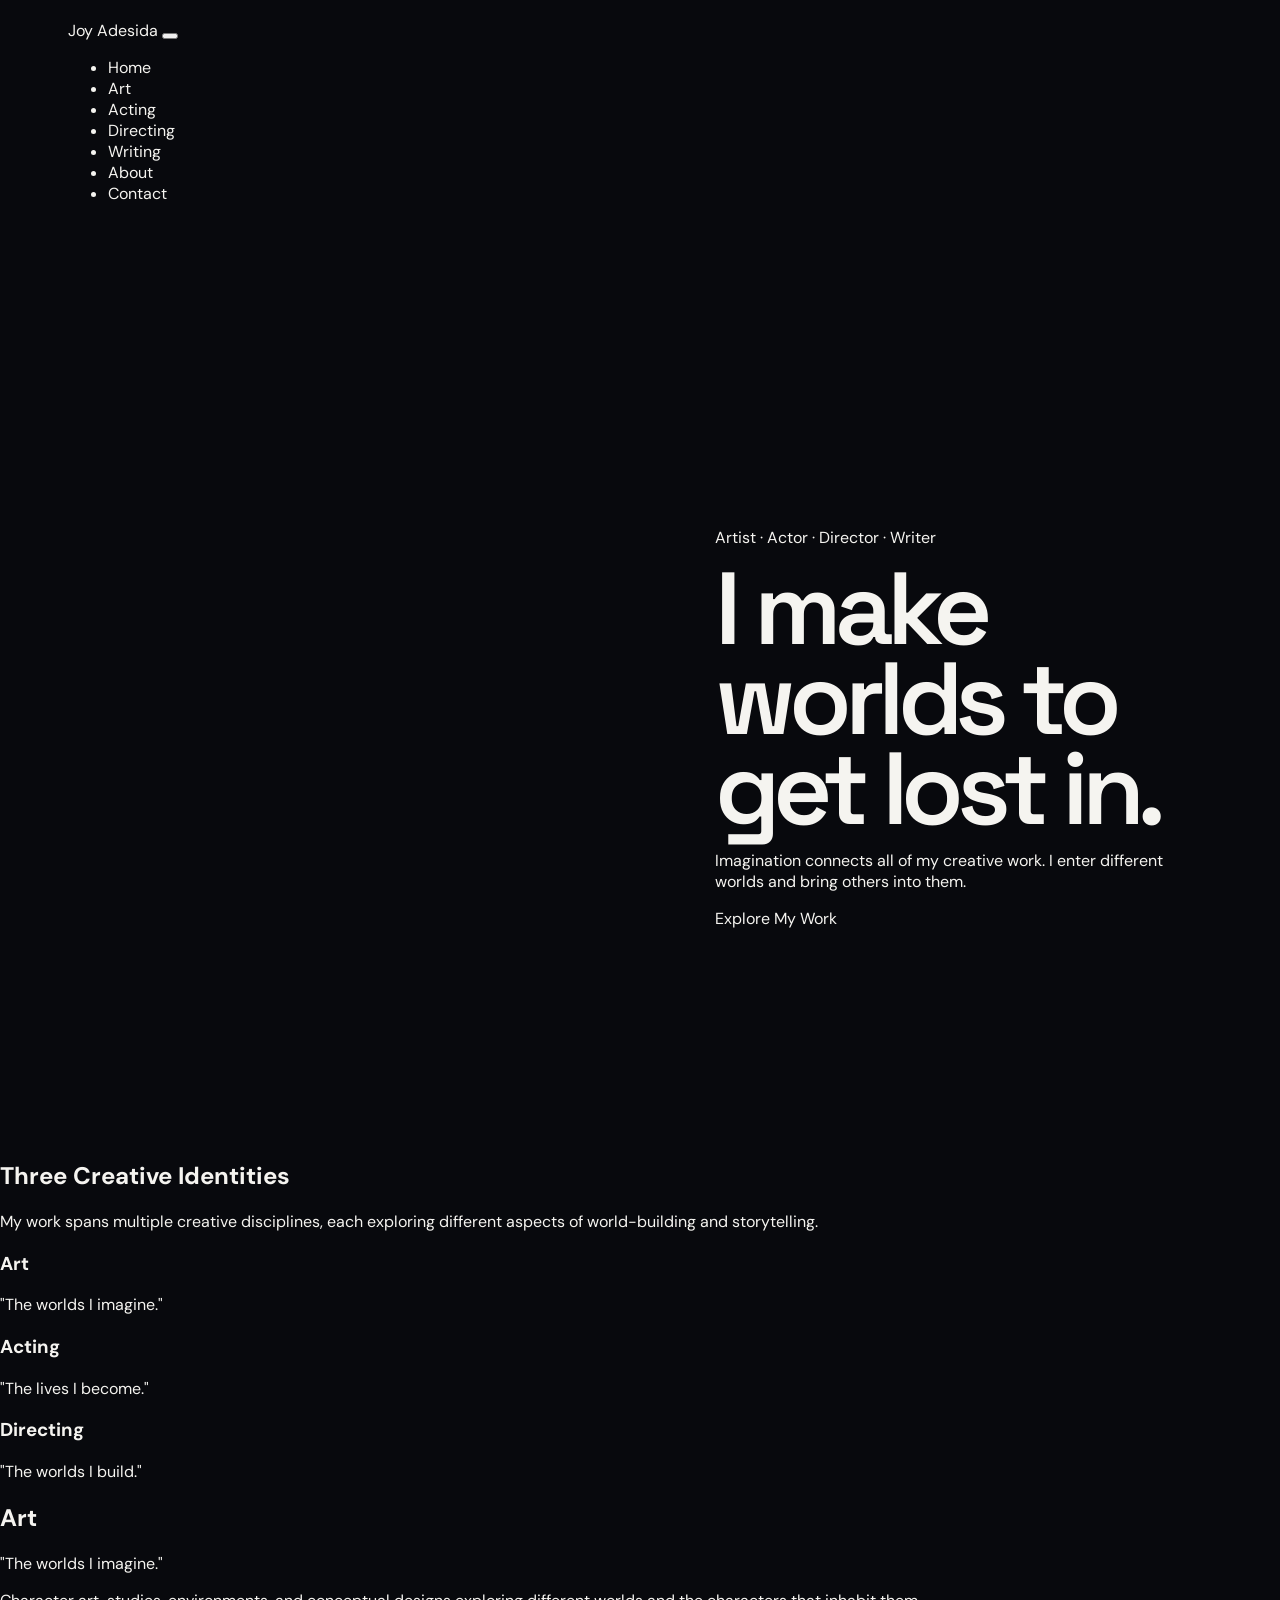
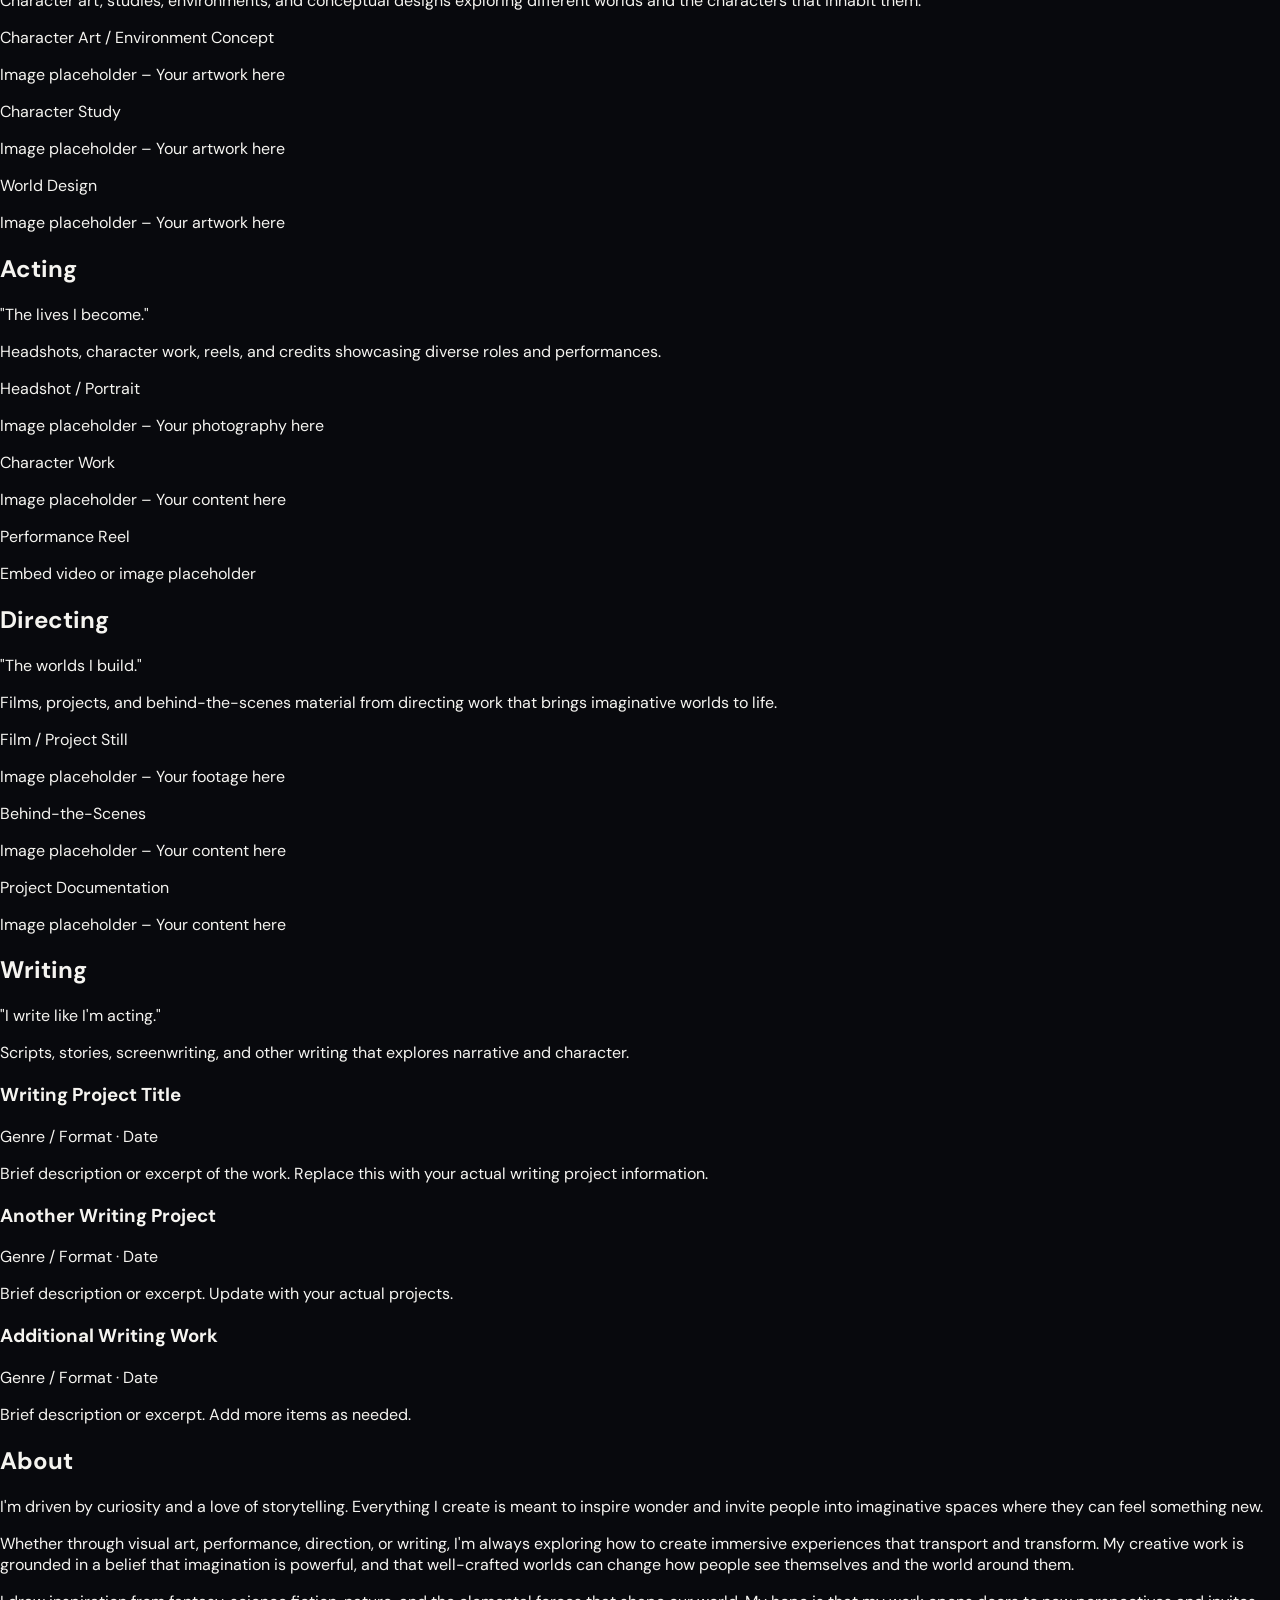
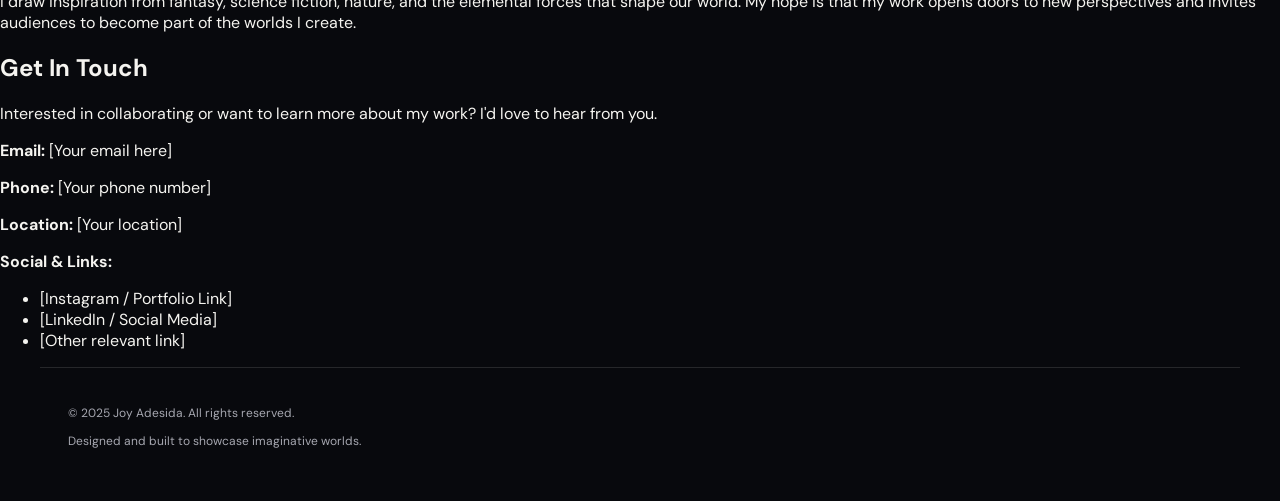
==== index.html @ 576cd683 "Create portfolio homepage with semantic HTML structure" ====
<!DOCTYPE html>
<html lang="en">
<head>
    <meta charset="UTF-8">
    <meta name="viewport" content="width=device-width, initial-scale=1.0">
    <meta name="description" content="Personal portfolio of an artist, actor, director, and writer creating immersive worlds.">
    <title>Joy Adesida – Artist, Actor, Director, Writer</title>
    <link rel="stylesheet" href="style.css">
</head>
<body>
    <!-- Navigation -->
    <nav class="navbar" id="navbar">
        <div class="nav-container">
            <a href="#home" class="nav-logo">Joy Adesida</a>
            <button class="nav-toggle" id="navToggle" aria-label="Toggle navigation menu">
                <span></span>
                <span></span>
                <span></span>
            </button>
            <ul class="nav-menu" id="navMenu">
                <li><a href="#home" class="nav-link">Home</a></li>
                <li><a href="#art" class="nav-link">Art</a></li>
                <li><a href="#acting" class="nav-link">Acting</a></li>
                <li><a href="#directing" class="nav-link">Directing</a></li>
                <li><a href="#writing" class="nav-link">Writing</a></li>
                <li><a href="#about" class="nav-link">About</a></li>
                <li><a href="#contact" class="nav-link">Contact</a></li>
            </ul>
        </div>
    </nav>

    <!-- Main Content -->
    <main>
        <!-- Hero Section -->
        <section id="home" class="hero">
            <div class="hero-bg-animated"></div>
            <div class="hero-content">
                <div class="hero-text">
                    <p class="hero-subtitle">Artist · Actor · Director · Writer</p>
                    <h1 class="hero-title">I make worlds to get lost in.</h1>
                    <p class="hero-description">
                        Imagination connects all of my creative work. I enter different worlds 
                        and bring others into them.
                    </p>
                    <a href="#art" class="cta-button">Explore My Work</a>
                </div>
            </div>
        </section>

        <!-- Creative Introduction -->
        <section id="intro" class="intro-section">
            <div class="container">
                <h2>Three Creative Identities</h2>
                <p class="intro-text">
                    My work spans multiple creative disciplines, each exploring different aspects 
                    of world-building and storytelling.
                </p>
                <div class="identities-grid">
                    <div class="identity-card">
                        <h3>Art</h3>
                        <p>"The worlds I imagine."</p>
                    </div>
                    <div class="identity-card">
                        <h3>Acting</h3>
                        <p>"The lives I become."</p>
                    </div>
                    <div class="identity-card">
                        <h3>Directing</h3>
                        <p>"The worlds I build."</p>
                    </div>
                </div>
            </div>
        </section>

        <!-- Art Section -->
        <section id="art" class="portfolio-section">
            <div class="container">
                <div class="section-header">
                    <h2>Art</h2>
                    <p class="section-tagline">"The worlds I imagine."</p>
                </div>
                <p class="section-intro">
                    Character art, studies, environments, and conceptual designs exploring different 
                    worlds and the characters that inhabit them.
                </p>
                <div class="gallery-grid">
                    <div class="gallery-item">
                        <div class="gallery-placeholder">
                            <span>Character Art / Environment Concept</span>
                        </div>
                        <p class="gallery-caption">Image placeholder – Your artwork here</p>
                    </div>
                    <div class="gallery-item">
                        <div class="gallery-placeholder">
                            <span>Character Study</span>
                        </div>
                        <p class="gallery-caption">Image placeholder – Your artwork here</p>
                    </div>
                    <div class="gallery-item">
                        <div class="gallery-placeholder">
                            <span>World Design</span>
                        </div>
                        <p class="gallery-caption">Image placeholder – Your artwork here</p>
                    </div>
                </div>
            </div>
        </section>

        <!-- Acting Section -->
        <section id="acting" class="portfolio-section">
            <div class="container">
                <div class="section-header">
                    <h2>Acting</h2>
                    <p class="section-tagline">"The lives I become."</p>
                </div>
                <p class="section-intro">
                    Headshots, character work, reels, and credits showcasing diverse roles and performances.
                </p>
                <div class="gallery-grid">
                    <div class="gallery-item">
                        <div class="gallery-placeholder">
                            <span>Headshot / Portrait</span>
                        </div>
                        <p class="gallery-caption">Image placeholder – Your photography here</p>
                    </div>
                    <div class="gallery-item">
                        <div class="gallery-placeholder">
                            <span>Character Work</span>
                        </div>
                        <p class="gallery-caption">Image placeholder – Your content here</p>
                    </div>
                    <div class="gallery-item">
                        <div class="gallery-placeholder">
                            <span>Performance Reel</span>
                        </div>
                        <p class="gallery-caption">Embed video or image placeholder</p>
                    </div>
                </div>
            </div>
        </section>

        <!-- Directing Section -->
        <section id="directing" class="portfolio-section">
            <div class="container">
                <div class="section-header">
                    <h2>Directing</h2>
                    <p class="section-tagline">"The worlds I build."</p>
                </div>
                <p class="section-intro">
                    Films, projects, and behind-the-scenes material from directing work that brings 
                    imaginative worlds to life.
                </p>
                <div class="gallery-grid">
                    <div class="gallery-item">
                        <div class="gallery-placeholder">
                            <span>Film / Project Still</span>
                        </div>
                        <p class="gallery-caption">Image placeholder – Your footage here</p>
                    </div>
                    <div class="gallery-item">
                        <div class="gallery-placeholder">
                            <span>Behind-the-Scenes</span>
                        </div>
                        <p class="gallery-caption">Image placeholder – Your content here</p>
                    </div>
                    <div class="gallery-item">
                        <div class="gallery-placeholder">
                            <span>Project Documentation</span>
                        </div>
                        <p class="gallery-caption">Image placeholder – Your content here</p>
                    </div>
                </div>
            </div>
        </section>

        <!-- Writing Section -->
        <section id="writing" class="portfolio-section">
            <div class="container">
                <div class="section-header">
                    <h2>Writing</h2>
                    <p class="section-tagline">"I write like I'm acting."</p>
                </div>
                <p class="section-intro">
                    Scripts, stories, screenwriting, and other writing that explores narrative and character.
                </p>
                <div class="writing-list">
                    <div class="writing-item">
                        <h3>Writing Project Title</h3>
                        <p class="writing-meta">Genre / Format · Date</p>
                        <p class="writing-description">Brief description or excerpt of the work. Replace this with your actual writing project information.</p>
                    </div>
                    <div class="writing-item">
                        <h3>Another Writing Project</h3>
                        <p class="writing-meta">Genre / Format · Date</p>
                        <p class="writing-description">Brief description or excerpt. Update with your actual projects.</p>
                    </div>
                    <div class="writing-item">
                        <h3>Additional Writing Work</h3>
                        <p class="writing-meta">Genre / Format · Date</p>
                        <p class="writing-description">Brief description or excerpt. Add more items as needed.</p>
                    </div>
                </div>
            </div>
        </section>

        <!-- About Section -->
        <section id="about" class="about-section">
            <div class="container">
                <h2>About</h2>
                <div class="about-content">
                    <div class="about-text">
                        <p>
                            I'm driven by curiosity and a love of storytelling. Everything I create 
                            is meant to inspire wonder and invite people into imaginative spaces where 
                            they can feel something new.
                        </p>
                        <p>
                            Whether through visual art, performance, direction, or writing, I'm always 
                            exploring how to create immersive experiences that transport and transform. 
                            My creative work is grounded in a belief that imagination is powerful, and 
                            that well-crafted worlds can change how people see themselves and the world 
                            around them.
                        </p>
                        <p>
                            I draw inspiration from fantasy, science fiction, nature, and the 
                            elemental forces that shape our world. My hope is that my work opens doors 
                            to new perspectives and invites audiences to become part of the worlds I create.
                        </p>
                    </div>
                </div>
            </div>
        </section>

        <!-- Contact Section -->
        <section id="contact" class="contact-section">
            <div class="container">
                <h2>Get In Touch</h2>
                <p class="contact-intro">
                    Interested in collaborating or want to learn more about my work? 
                    I'd love to hear from you.
                </p>
                <div class="contact-info">
                    <p><strong>Email:</strong> <span class="placeholder">[Your email here]</span></p>
                    <p><strong>Phone:</strong> <span class="placeholder">[Your phone number]</span></p>
                    <p><strong>Location:</strong> <span class="placeholder">[Your location]</span></p>
                </div>
                <div class="social-links">
                    <p><strong>Social & Links:</strong></p>
                    <ul>
                        <li><a href="#" class="placeholder-link">[Instagram / Portfolio Link]</a></li>
                        <li><a href="#" class="placeholder-link">[LinkedIn / Social Media]</a></li>
                        <li><a href="#" class="placeholder-link">[Other relevant link]</a></li>
                    </ul>
                </div>
            </div>
        </section>
    </main>

    <!-- Footer -->
    <footer class="footer">
        <div class="container">
            <p>&copy; 2025 Joy Adesida. All rights reserved.</p>
            <p class="footer-note">Designed and built to showcase imaginative worlds.</p>
        </div>
    </footer>

    <script src="script.js"></script>
</body>
</html>
---- style.css ----
@import url('https://fonts.googleapis.com/css2?family=DM+Sans:wght@400;500;600;700&family=Space+Grotesk:wght@400;500;600;700&display=swap');
:root{--bg:#08090d;--panel:#10121a;--text:#f5f4f0;--muted:#a6a7b0;--cyan:#24e7ed;--turq:#087f87;--pink:#ff2e9d;--sea:#8ff5d1;--crimson:#8f183d;--purple:#54228f;--line:rgba(255,255,255,.12);--max:1200px}
*{box-sizing:border-box}html{scroll-behavior:smooth}body{margin:0;background:var(--bg);color:var(--text);font-family:'DM Sans',sans-serif;overflow-x:hidden}a{color:inherit;text-decoration:none}button{font:inherit}.site-header{position:fixed;top:0;left:0;right:0;z-index:10;background:rgba(8,9,13,.7);backdrop-filter:blur(18px);border-bottom:1px solid transparent}nav{max-width:var(--max);margin:auto;padding:20px 28px;display:flex;align-items:center;justify-content:space-between}.logo{font:700 25px 'Space Grotesk';letter-spacing:-.08em}.logo span{color:var(--cyan)}.nav-links{display:flex;gap:34px;font-size:14px}.nav-links a,.text-link,footer a{transition:color .25s}.nav-links a:hover,.text-link:hover,footer a:hover{color:var(--cyan)}.menu{display:none;background:none;border:0;color:var(--text);cursor:pointer}
.hero{min-height:100vh;max-width:var(--max);margin:auto;padding:150px 28px 90px;display:grid;grid-template-columns:1.1fr .9fr;gap:40px;align-items:center}.eyebrow{font-size:11px;letter-spacing:.2em;color:var(--muted);margin:0 0 24px}.hero h1,.contact h2,.about h2,.work h2{font:600 clamp(58px,8vw,112px)/.88 'Space Grotesk';letter-spacing:-.07em;margin:0}.hero h1 em,.contact h2 em,.about h2 em,.work h2 em{font-style:normal;color:transparent;-webkit-text-stroke:1px rgba(255,255,255,.7)}.lede{max-width:520px;color:var(--muted);font-size:18px;line-height:1.6;margin:34px 0}.button{display:inline-flex;gap:22px;align-items:center;padding:15px 18px;border:1px solid var(--line);font-size:14px;transition:background .3s,transform .3s}.button b{font-size:18px;color:var(--cyan)}.button:hover{background:rgba(36,231,237,.08);transform:translateY(-2px)}.hero-art{min-height:520px;position:relative;display:grid;place-items:center}.halo{position:absolute;width:70%;aspect-ratio:1;border-radius:50%;background:radial-gradient(circle,rgba(36,231,237,.22),rgba(255,46,157,.12) 42%,transparent 70%);filter:blur(8px);animation:float 7s ease-in-out infinite}.hero-card{position:relative;width:min(330px,75%);aspect-ratio:3/4;border:1px solid rgba(255,255,255,.22);padding:25px;display:flex;flex-direction:column;justify-content:space-between;background:linear-gradient(145deg,rgba(36,231,237,.1),rgba(84,34,143,.16) 45%,rgba(255,46,157,.1));transform:rotate(5deg);box-shadow:0 30px 90px rgba(0,0,0,.45)}.hero-card strong{font:600 46px/.85 'Space Grotesk';letter-spacing:-.06em}.hero-card span{font-size:48px;color:var(--pink)}.hero-card small,.hero-art label{font-size:10px;letter-spacing:.15em;color:var(--muted)}.hero-art label{position:absolute;right:3%;bottom:8%}
.marquee{overflow:hidden;border-block:1px solid var(--line);white-space:nowrap;color:var(--muted);font-size:11px;letter-spacing:.15em}.marquee div{display:inline-block;padding:18px 0;animation:scroll 28s linear infinite}.work{max-width:var(--max);margin:auto;padding:130px 28px}.section-head{display:flex;justify-content:space-between;align-items:end;gap:40px;margin-bottom:55px}.section-head>p{max-width:310px;color:var(--muted);line-height:1.5;margin:0}.work h2{font-size:clamp(52px,7vw,90px)}.work-grid{display:grid;grid-template-columns:repeat(2,1fr);gap:18px}.project{min-height:420px;padding:25px;position:relative;overflow:hidden;border:1px solid rgba(255,255,255,.1);display:flex;flex-direction:column;justify-content:flex-end;background:var(--panel);isolation:isolate}.project:before{content:'';position:absolute;inset:-25%;z-index:-1;background:radial-gradient(circle at 65% 35%,var(--glow),transparent 48%);opacity:.8;transition:transform .7s,opacity .7s}.project:hover:before{transform:scale(1.25);opacity:1}.project.cyan{--glow:var(--cyan)}.project.magenta{--glow:var(--pink)}.project.purple{--glow:#7c42d6}.project.crimson{--glow:#d32762}.project.seafoam{--glow:var(--sea)}.project.hotpink{--glow:#ff4ab0}.project>span{position:absolute;top:22px;left:24px;color:var(--muted);font-size:11px}.symbol{position:absolute;top:30px;right:30px;font-size:76px;font-family:'Space Grotesk';opacity:.85}.project p{font-size:11px;letter-spacing:.15em;text-transform:uppercase;margin:0 0 8px;color:rgba(255,255,255,.65)}.project h3{font:500 clamp(30px,4vw,48px)/1 'Space Grotesk';letter-spacing:-.05em;margin:0;max-width:470px}
.about{border-block:1px solid var(--line);max-width:var(--max);margin:auto;padding:120px 28px;display:grid;grid-template-columns:.35fr 1fr;gap:60px}.about small{color:var(--muted)}.about h2{font-size:clamp(48px,6vw,80px);margin-bottom:50px}.about>div:last-child{max-width:800px}.about p{max-width:650px;color:var(--muted);font-size:18px;line-height:1.7}.text-link{display:inline-block;margin-top:18px;border-bottom:1px solid var(--cyan);padding-bottom:5px}.contact{max-width:var(--max);margin:auto;padding:140px 28px;text-align:center}.contact .eyebrow{margin-bottom:35px}.contact h2{font-size:clamp(62px,9vw,120px)}.contact>p:not(.eyebrow){max-width:480px;margin:35px auto;color:var(--muted);line-height:1.6}.contact .button{margin-top:5px}footer{max-width:var(--max);margin:auto;padding:25px 28px 40px;border-top:1px solid var(--line);display:flex;justify-content:space-between;color:var(--muted);font-size:12px}
@keyframes scroll{to{transform:translateX(-50%)}}@keyframes float{50%{transform:translateY(-15px) scale(1.03)}}
@media(max-width:700px){nav{padding:18px 20px}.menu{display:block}.nav-links{display:none;position:absolute;top:60px;left:20px;right:20px;padding:20px;background:#11131a;border:1px solid var(--line);flex-direction:column;gap:18px}.nav-links.open{display:flex}.hero{grid-template-columns:1fr;padding:125px 20px 65px}.hero h1{font-size:clamp(54px,16vw,86px)}.hero-art{min-height:390px}.hero-card{width:250px}.work,.about,.contact{padding:90px 20px}.section-head{display:block}.section-head>p{margin-top:25px}.work-grid{grid-template-columns:1fr}.project{min-height:350px}.about{grid-template-columns:1fr;gap:30px}.about h2{margin-bottom:35px}footer{padding:22px 20px 32px}}
@media(prefers-reduced-motion:reduce){html{scroll-behavior:auto}.marquee div,.halo{animation:none}.button,.project:before{transition:none}}
.reveal{opacity:0;transform:translateY(20px);transition:opacity .7s ease,transform .7s ease}.reveal.visible{opacity:1;transform:none}
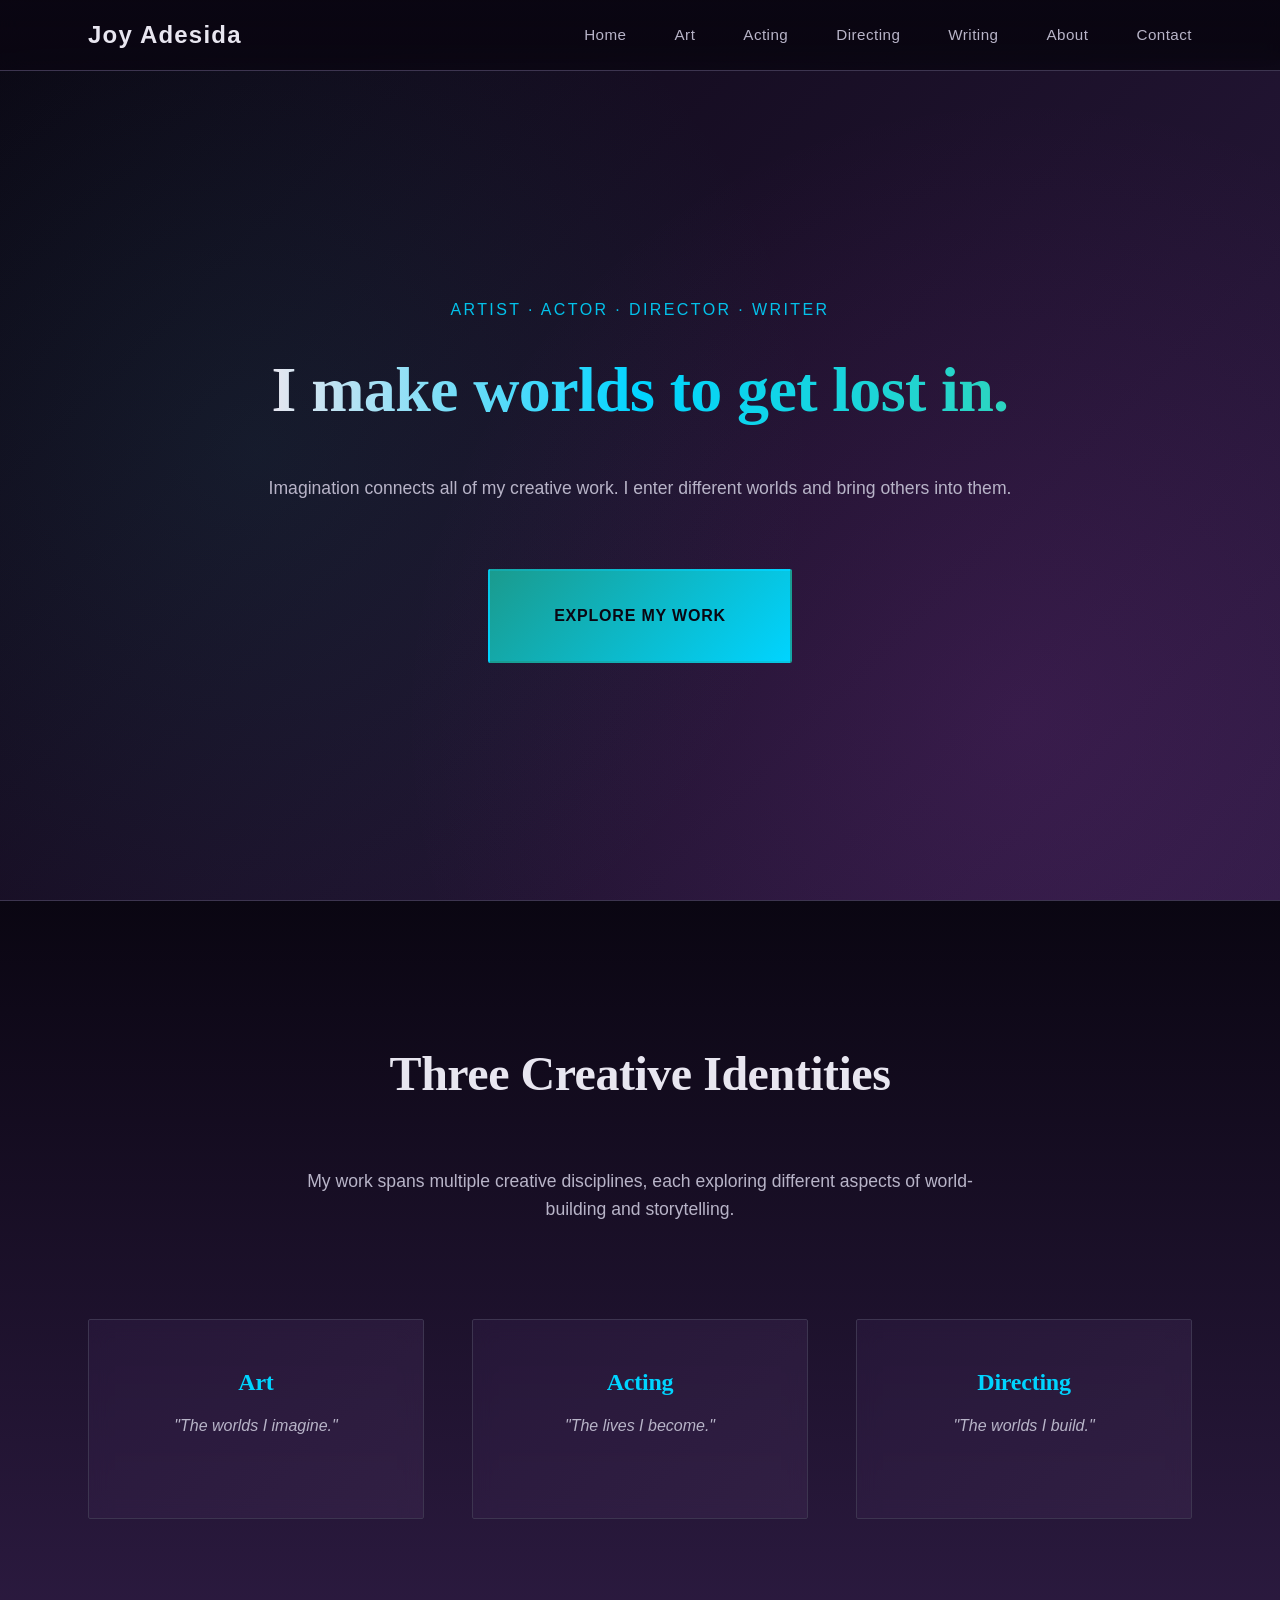
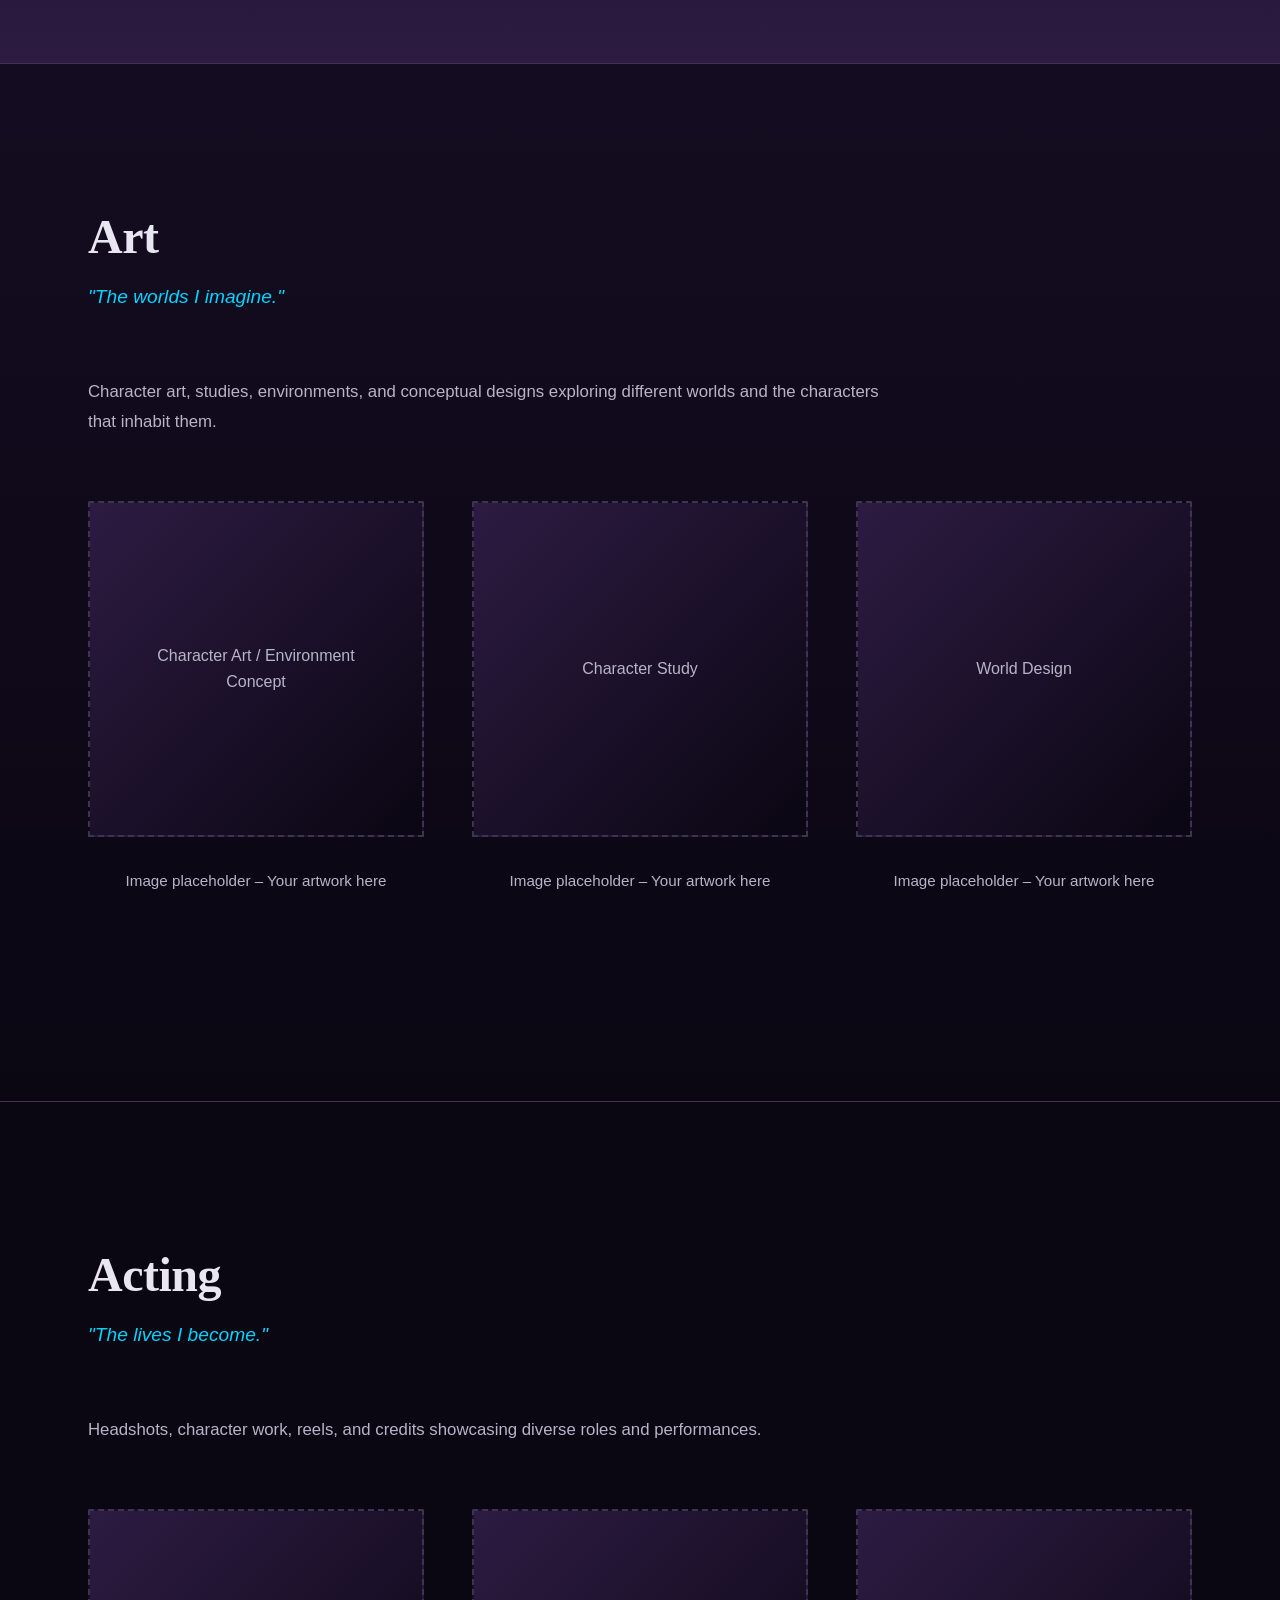
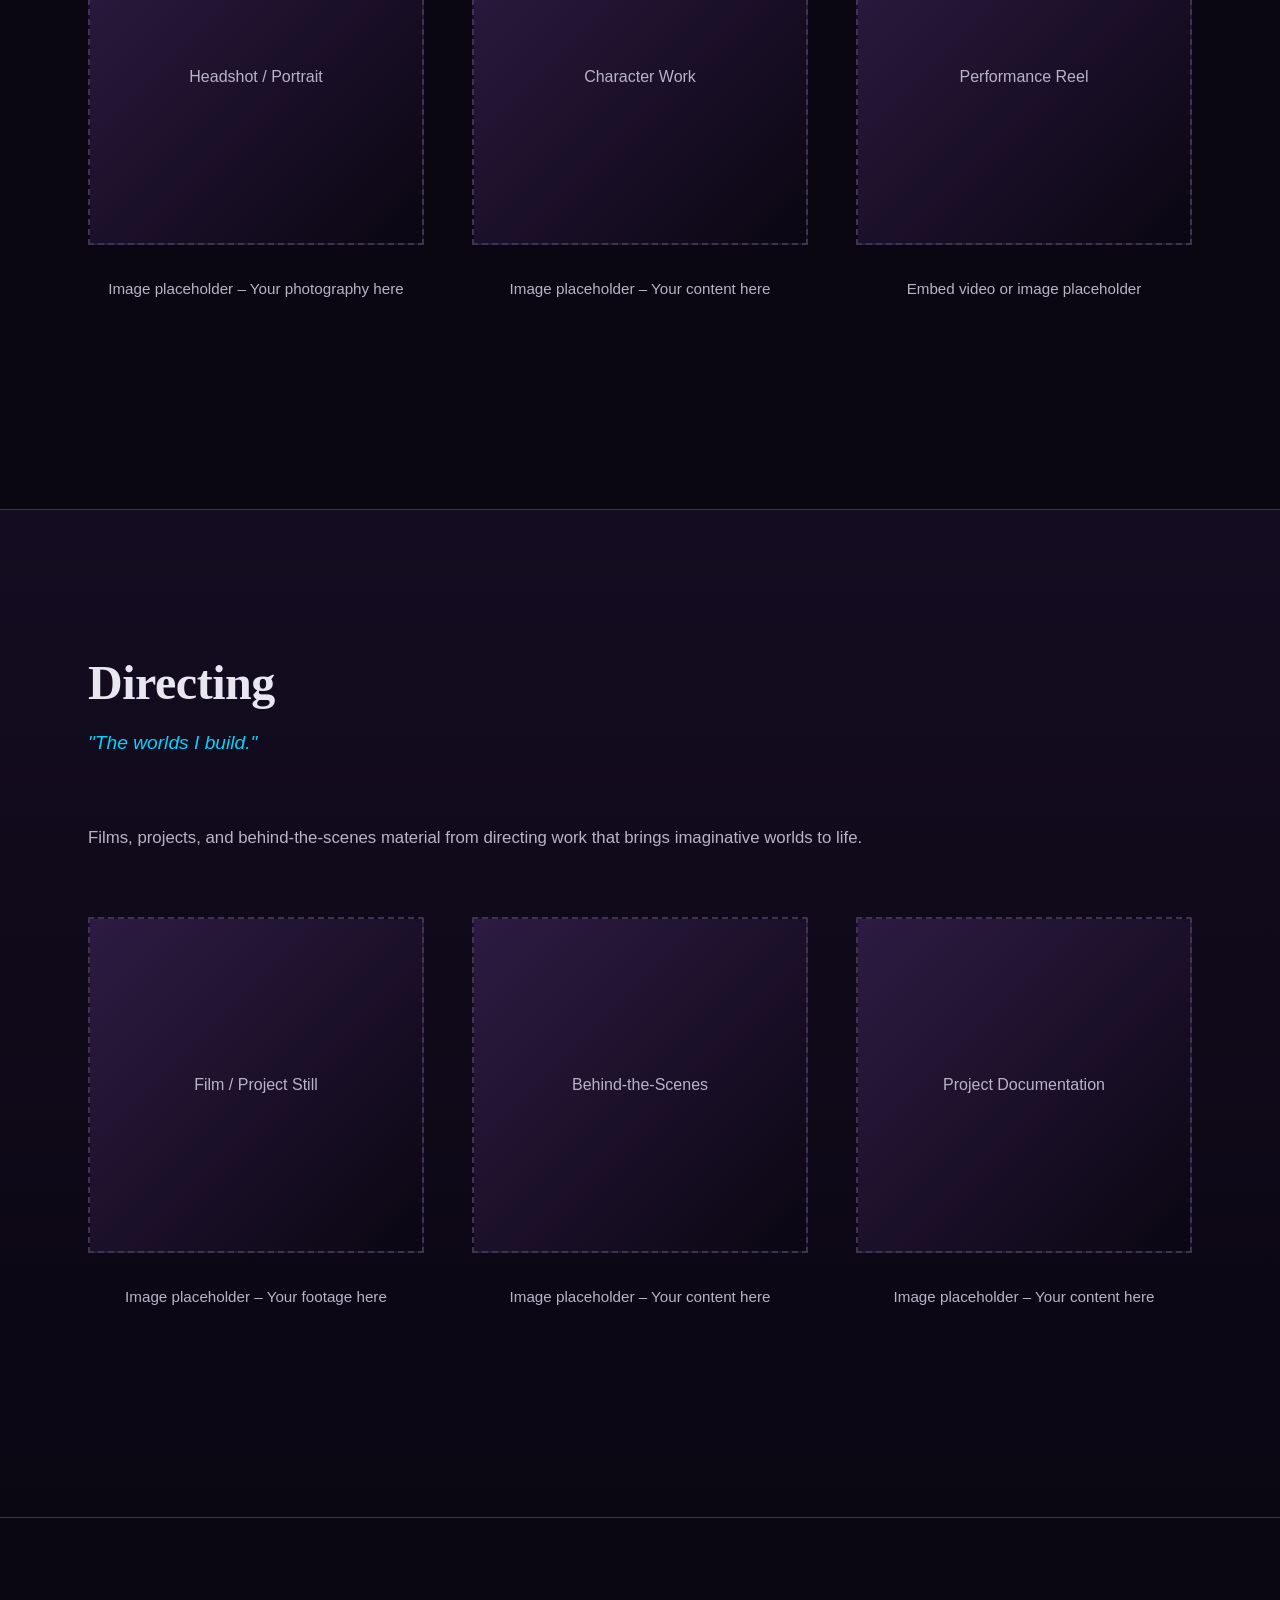
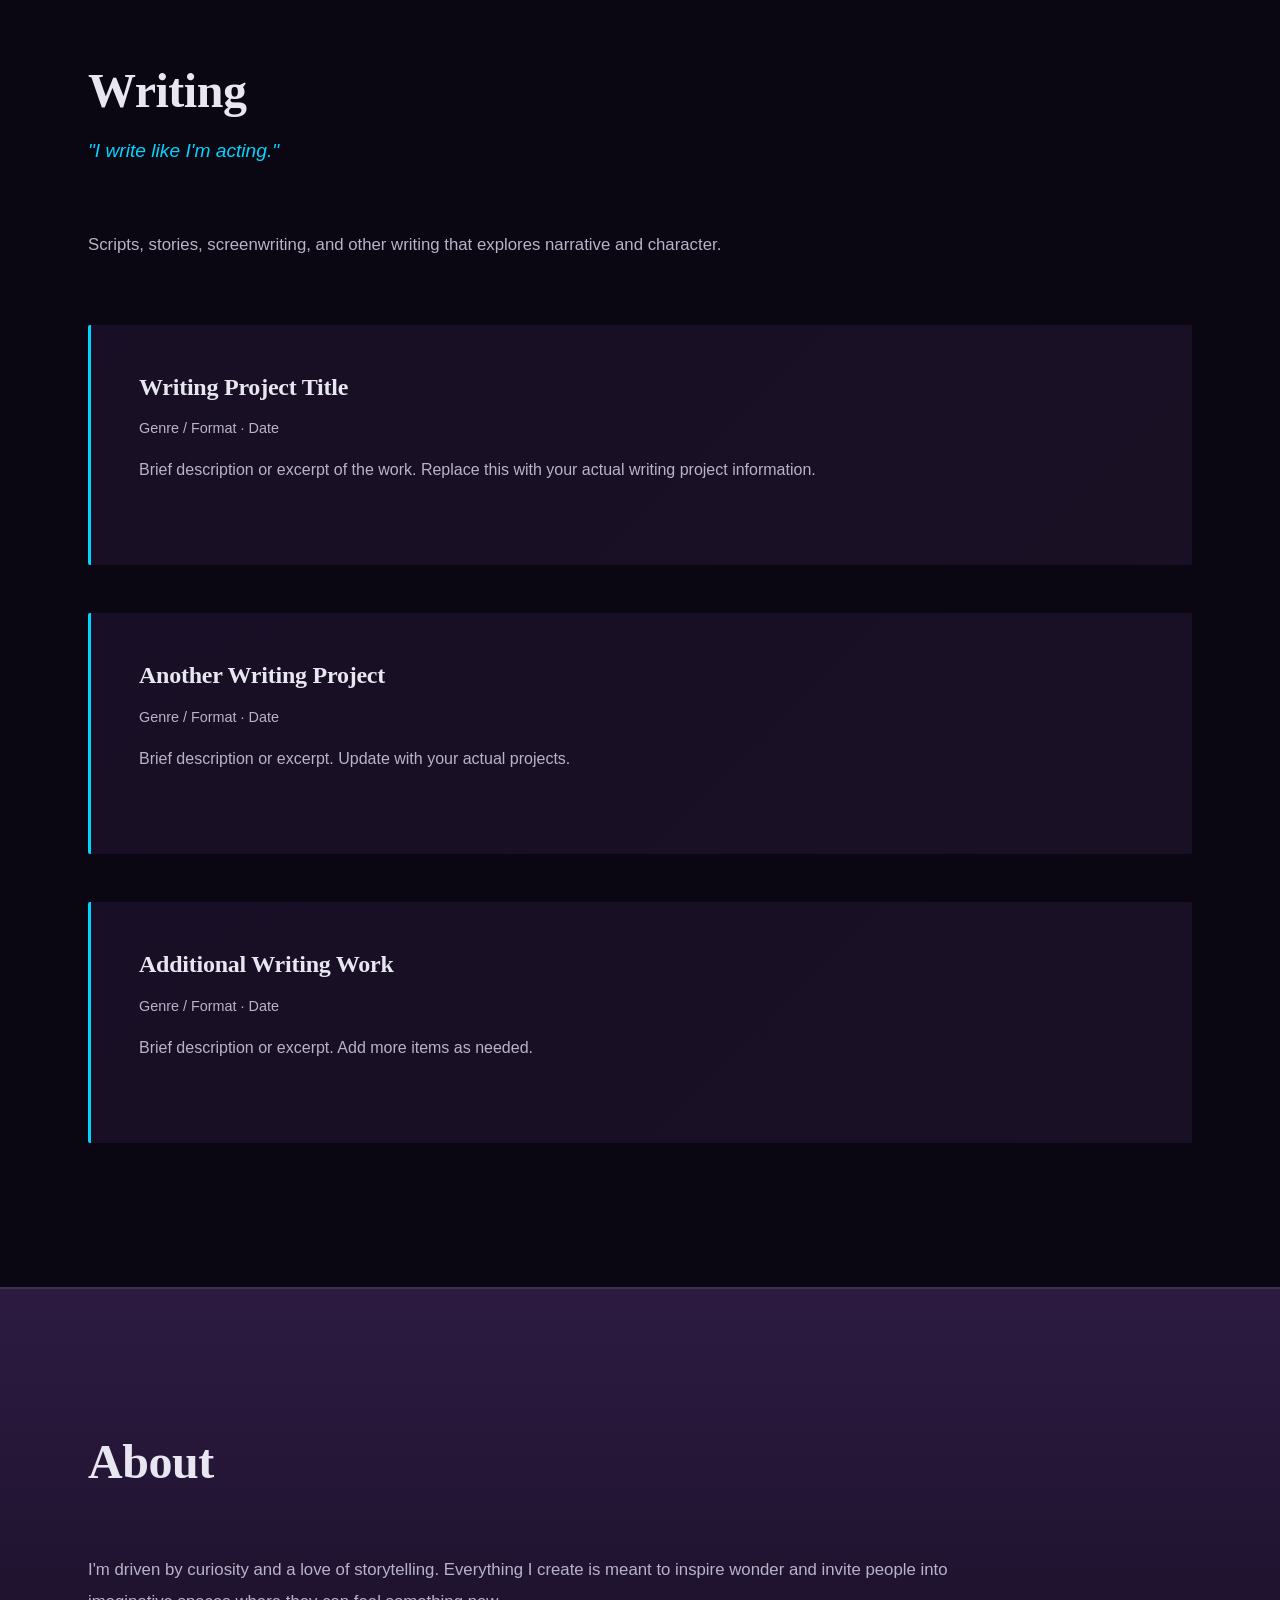
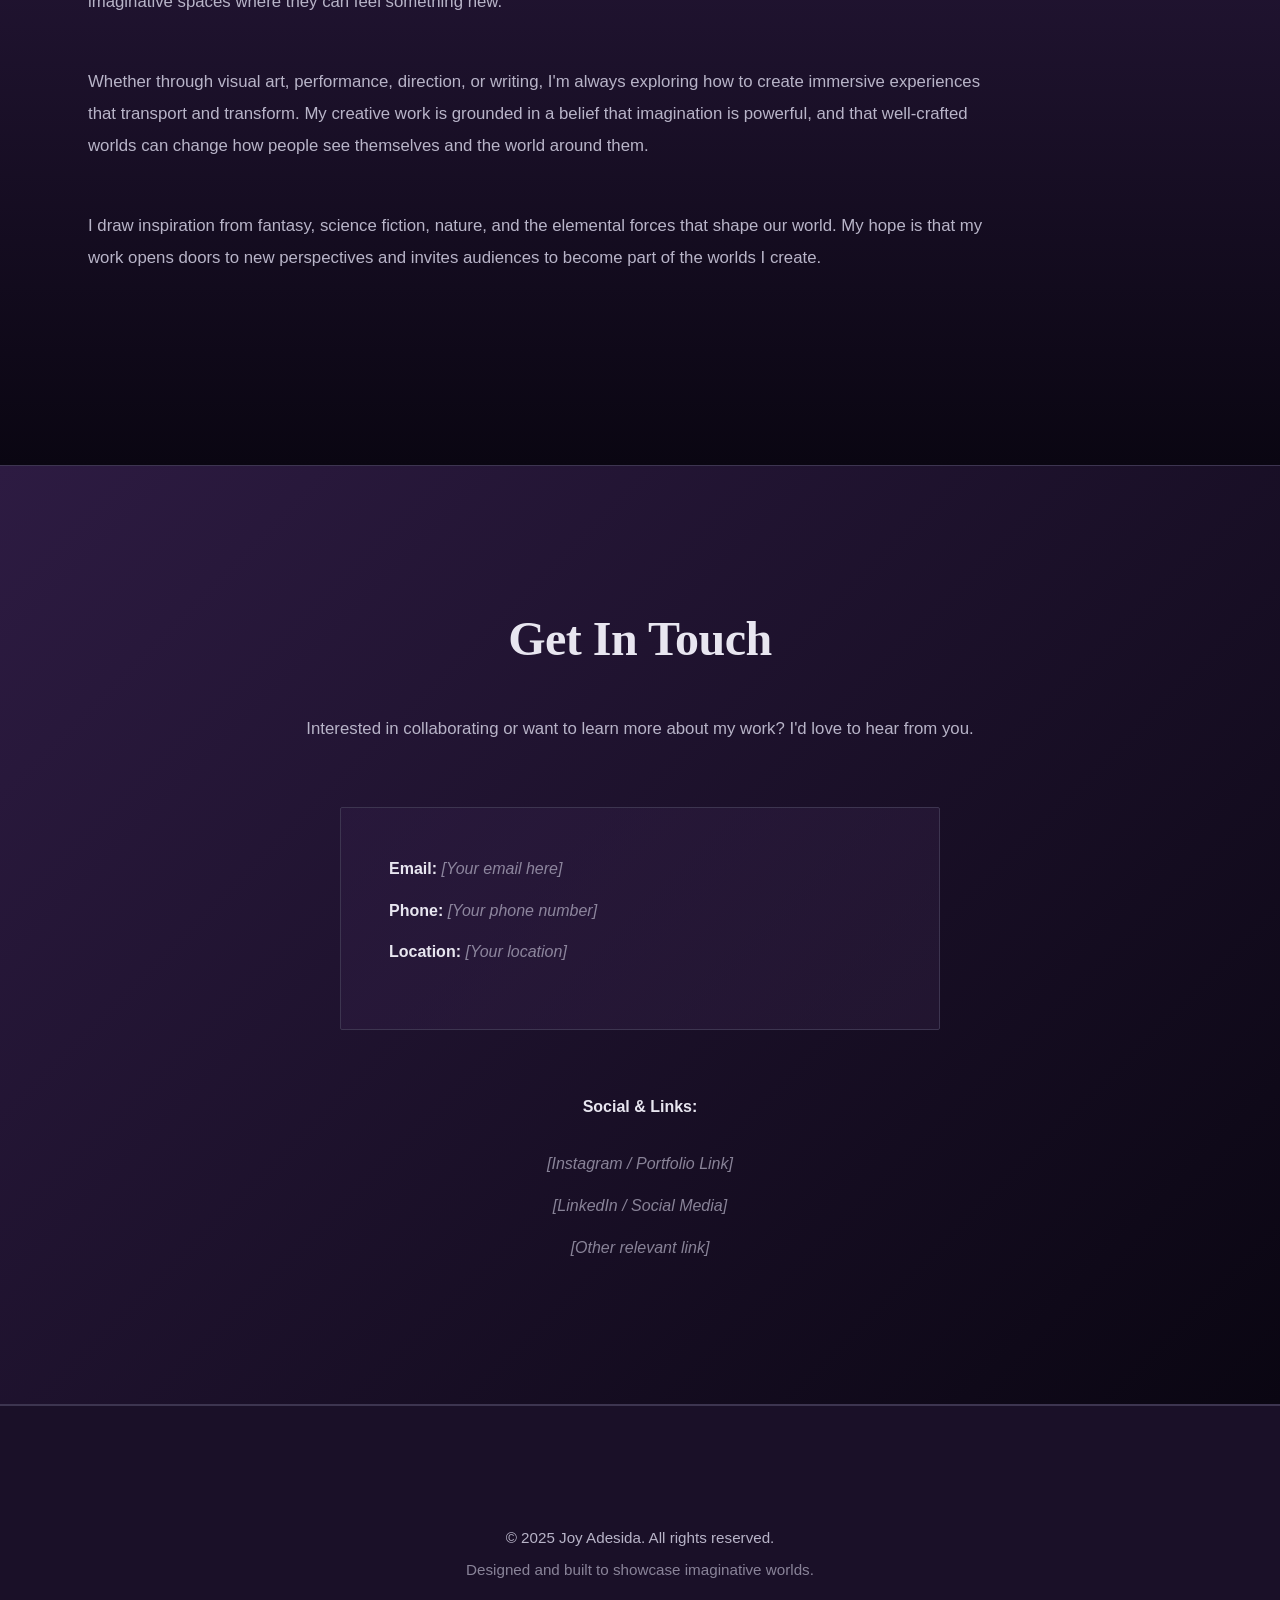
==== commit 2de48f47: "Build cinematic portfolio website with HTML, CSS, and JavaScript - Create responsive single-page por" ====
--- a/index.html
+++ b/index.html
@@ -266,4 +266,4 @@
 
     <script src="script.js"></script>
 </body>
-</html>
+</html>
--- a/style.css
+++ b/style.css
@@ -1,10 +1,818 @@
-@import url('https://fonts.googleapis.com/css2?family=DM+Sans:wght@400;500;600;700&family=Space+Grotesk:wght@400;500;600;700&display=swap');
-:root{--bg:#08090d;--panel:#10121a;--text:#f5f4f0;--muted:#a6a7b0;--cyan:#24e7ed;--turq:#087f87;--pink:#ff2e9d;--sea:#8ff5d1;--crimson:#8f183d;--purple:#54228f;--line:rgba(255,255,255,.12);--max:1200px}
-*{box-sizing:border-box}html{scroll-behavior:smooth}body{margin:0;background:var(--bg);color:var(--text);font-family:'DM Sans',sans-serif;overflow-x:hidden}a{color:inherit;text-decoration:none}button{font:inherit}.site-header{position:fixed;top:0;left:0;right:0;z-index:10;background:rgba(8,9,13,.7);backdrop-filter:blur(18px);border-bottom:1px solid transparent}nav{max-width:var(--max);margin:auto;padding:20px 28px;display:flex;align-items:center;justify-content:space-between}.logo{font:700 25px 'Space Grotesk';letter-spacing:-.08em}.logo span{color:var(--cyan)}.nav-links{display:flex;gap:34px;font-size:14px}.nav-links a,.text-link,footer a{transition:color .25s}.nav-links a:hover,.text-link:hover,footer a:hover{color:var(--cyan)}.menu{display:none;background:none;border:0;color:var(--text);cursor:pointer}
-.hero{min-height:100vh;max-width:var(--max);margin:auto;padding:150px 28px 90px;display:grid;grid-template-columns:1.1fr .9fr;gap:40px;align-items:center}.eyebrow{font-size:11px;letter-spacing:.2em;color:var(--muted);margin:0 0 24px}.hero h1,.contact h2,.about h2,.work h2{font:600 clamp(58px,8vw,112px)/.88 'Space Grotesk';letter-spacing:-.07em;margin:0}.hero h1 em,.contact h2 em,.about h2 em,.work h2 em{font-style:normal;color:transparent;-webkit-text-stroke:1px rgba(255,255,255,.7)}.lede{max-width:520px;color:var(--muted);font-size:18px;line-height:1.6;margin:34px 0}.button{display:inline-flex;gap:22px;align-items:center;padding:15px 18px;border:1px solid var(--line);font-size:14px;transition:background .3s,transform .3s}.button b{font-size:18px;color:var(--cyan)}.button:hover{background:rgba(36,231,237,.08);transform:translateY(-2px)}.hero-art{min-height:520px;position:relative;display:grid;place-items:center}.halo{position:absolute;width:70%;aspect-ratio:1;border-radius:50%;background:radial-gradient(circle,rgba(36,231,237,.22),rgba(255,46,157,.12) 42%,transparent 70%);filter:blur(8px);animation:float 7s ease-in-out infinite}.hero-card{position:relative;width:min(330px,75%);aspect-ratio:3/4;border:1px solid rgba(255,255,255,.22);padding:25px;display:flex;flex-direction:column;justify-content:space-between;background:linear-gradient(145deg,rgba(36,231,237,.1),rgba(84,34,143,.16) 45%,rgba(255,46,157,.1));transform:rotate(5deg);box-shadow:0 30px 90px rgba(0,0,0,.45)}.hero-card strong{font:600 46px/.85 'Space Grotesk';letter-spacing:-.06em}.hero-card span{font-size:48px;color:var(--pink)}.hero-card small,.hero-art label{font-size:10px;letter-spacing:.15em;color:var(--muted)}.hero-art label{position:absolute;right:3%;bottom:8%}
-.marquee{overflow:hidden;border-block:1px solid var(--line);white-space:nowrap;color:var(--muted);font-size:11px;letter-spacing:.15em}.marquee div{display:inline-block;padding:18px 0;animation:scroll 28s linear infinite}.work{max-width:var(--max);margin:auto;padding:130px 28px}.section-head{display:flex;justify-content:space-between;align-items:end;gap:40px;margin-bottom:55px}.section-head>p{max-width:310px;color:var(--muted);line-height:1.5;margin:0}.work h2{font-size:clamp(52px,7vw,90px)}.work-grid{display:grid;grid-template-columns:repeat(2,1fr);gap:18px}.project{min-height:420px;padding:25px;position:relative;overflow:hidden;border:1px solid rgba(255,255,255,.1);display:flex;flex-direction:column;justify-content:flex-end;background:var(--panel);isolation:isolate}.project:before{content:'';position:absolute;inset:-25%;z-index:-1;background:radial-gradient(circle at 65% 35%,var(--glow),transparent 48%);opacity:.8;transition:transform .7s,opacity .7s}.project:hover:before{transform:scale(1.25);opacity:1}.project.cyan{--glow:var(--cyan)}.project.magenta{--glow:var(--pink)}.project.purple{--glow:#7c42d6}.project.crimson{--glow:#d32762}.project.seafoam{--glow:var(--sea)}.project.hotpink{--glow:#ff4ab0}.project>span{position:absolute;top:22px;left:24px;color:var(--muted);font-size:11px}.symbol{position:absolute;top:30px;right:30px;font-size:76px;font-family:'Space Grotesk';opacity:.85}.project p{font-size:11px;letter-spacing:.15em;text-transform:uppercase;margin:0 0 8px;color:rgba(255,255,255,.65)}.project h3{font:500 clamp(30px,4vw,48px)/1 'Space Grotesk';letter-spacing:-.05em;margin:0;max-width:470px}
-.about{border-block:1px solid var(--line);max-width:var(--max);margin:auto;padding:120px 28px;display:grid;grid-template-columns:.35fr 1fr;gap:60px}.about small{color:var(--muted)}.about h2{font-size:clamp(48px,6vw,80px);margin-bottom:50px}.about>div:last-child{max-width:800px}.about p{max-width:650px;color:var(--muted);font-size:18px;line-height:1.7}.text-link{display:inline-block;margin-top:18px;border-bottom:1px solid var(--cyan);padding-bottom:5px}.contact{max-width:var(--max);margin:auto;padding:140px 28px;text-align:center}.contact .eyebrow{margin-bottom:35px}.contact h2{font-size:clamp(62px,9vw,120px)}.contact>p:not(.eyebrow){max-width:480px;margin:35px auto;color:var(--muted);line-height:1.6}.contact .button{margin-top:5px}footer{max-width:var(--max);margin:auto;padding:25px 28px 40px;border-top:1px solid var(--line);display:flex;justify-content:space-between;color:var(--muted);font-size:12px}
-@keyframes scroll{to{transform:translateX(-50%)}}@keyframes float{50%{transform:translateY(-15px) scale(1.03)}}
-@media(max-width:700px){nav{padding:18px 20px}.menu{display:block}.nav-links{display:none;position:absolute;top:60px;left:20px;right:20px;padding:20px;background:#11131a;border:1px solid var(--line);flex-direction:column;gap:18px}.nav-links.open{display:flex}.hero{grid-template-columns:1fr;padding:125px 20px 65px}.hero h1{font-size:clamp(54px,16vw,86px)}.hero-art{min-height:390px}.hero-card{width:250px}.work,.about,.contact{padding:90px 20px}.section-head{display:block}.section-head>p{margin-top:25px}.work-grid{grid-template-columns:1fr}.project{min-height:350px}.about{grid-template-columns:1fr;gap:30px}.about h2{margin-bottom:35px}footer{padding:22px 20px 32px}}
-@media(prefers-reduced-motion:reduce){html{scroll-behavior:auto}.marquee div,.halo{animation:none}.button,.project:before{transition:none}}
-.reveal{opacity:0;transform:translateY(20px);transition:opacity .7s ease,transform .7s ease}.reveal.visible{opacity:1;transform:none}
+/* ========================================
+   PORTFOLIO WEBSITE STYLES
+   Cinematic & Editorial Design
+   ======================================== */
+
+/* ========================================
+   1. ROOT & VARIABLES
+   ======================================== */
+
+:root {
+    /* Color Palette */
+    --color-base: #0a0612;
+    --color-base-lighter: #1a1028;
+    --color-purple-deep: #2d1b42;
+    --color-purple-dark: #3d2850;
+    
+    /* Accent Colors */
+    --color-turquoise: #1a9b8e;
+    --color-cyan: #00d4ff;
+    --color-seafoam: #2dd4bf;
+    --color-magenta: #d946ef;
+    --color-pink: #ff1493;
+    --color-crimson: #c21e1e;
+    --color-fire: #ff6b35;
+    
+    /* Neutrals */
+    --color-text: #e8e6f0;
+    --color-text-secondary: #b8b4c8;
+    --color-border: #3d3550;
+    
+    /* Typography */
+    --font-primary: -apple-system, BlinkMacSystemFont, 'Segoe UI', 'Roboto', 'Oxygen', 'Ubuntu', 'Cantarell', sans-serif;
+    --font-serif: 'Georgia', 'Garamond', serif;
+    
+    /* Spacing */
+    --spacing-xs: 0.5rem;
+    --spacing-sm: 1rem;
+    --spacing-md: 2rem;
+    --spacing-lg: 3rem;
+    --spacing-xl: 4rem;
+    --spacing-2xl: 6rem;
+    
+    /* Transitions */
+    --transition-fast: 150ms ease-out;
+    --transition-standard: 300ms ease-out;
+    --transition-slow: 500ms ease-out;
+}
+
+/* ========================================
+   2. RESET & BASE STYLES
+   ======================================== */
+
+* {
+    margin: 0;
+    padding: 0;
+    box-sizing: border-box;
+}
+
+html {
+    scroll-behavior: smooth;
+}
+
+body {
+    font-family: var(--font-primary);
+    background-color: var(--color-base);
+    color: var(--color-text);
+    line-height: 1.6;
+    font-size: 16px;
+}
+
+/* Respect prefers-reduced-motion */
+@media (prefers-reduced-motion: reduce) {
+    html {
+        scroll-behavior: auto;
+    }
+    * {
+        animation-duration: 0.01ms !important;
+        animation-iteration-count: 1 !important;
+        transition-duration: 0.01ms !important;
+    }
+}
+
+/* ========================================
+   3. TYPOGRAPHY
+   ======================================== */
+
+h1, h2, h3, h4, h5, h6 {
+    font-family: var(--font-serif);
+    font-weight: 700;
+    line-height: 1.2;
+    letter-spacing: -0.01em;
+    color: var(--color-text);
+}
+
+h1 {
+    font-size: clamp(2.5rem, 8vw, 4rem);
+    margin-bottom: var(--spacing-lg);
+}
+
+h2 {
+    font-size: clamp(2rem, 6vw, 3rem);
+    margin-bottom: var(--spacing-lg);
+}
+
+h3 {
+    font-size: 1.5rem;
+    margin-bottom: var(--spacing-md);
+}
+
+p {
+    font-size: 1rem;
+    margin-bottom: var(--spacing-md);
+    color: var(--color-text);
+}
+
+a {
+    color: var(--color-cyan);
+    text-decoration: none;
+    transition: color var(--transition-fast);
+}
+
+a:hover {
+    color: var(--color-seafoam);
+}
+
+/* ========================================
+   4. CONTAINERS & LAYOUT
+   ======================================== */
+
+.container {
+    max-width: 1200px;
+    margin: 0 auto;
+    padding: var(--spacing-lg);
+}
+
+main {
+    overflow-x: hidden;
+}
+
+section {
+    position: relative;
+    padding: var(--spacing-2xl) 0;
+}
+
+/* ========================================
+   5. NAVIGATION
+   ======================================== */
+
+.navbar {
+    position: fixed;
+    top: 0;
+    left: 0;
+    right: 0;
+    z-index: 1000;
+    background: linear-gradient(to bottom, rgba(10, 6, 18, 0.95), rgba(10, 6, 18, 0.8));
+    backdrop-filter: blur(10px);
+    border-bottom: 1px solid var(--color-border);
+    padding: var(--spacing-sm) 0;
+}
+
+.nav-container {
+    max-width: 1200px;
+    margin: 0 auto;
+    padding: 0 var(--spacing-lg);
+    display: flex;
+    justify-content: space-between;
+    align-items: center;
+}
+
+.nav-logo {
+    font-size: 1.5rem;
+    font-weight: 700;
+    color: var(--color-text);
+    letter-spacing: 0.05em;
+    transition: color var(--transition-fast);
+}
+
+.nav-logo:hover {
+    color: var(--color-cyan);
+}
+
+.nav-menu {
+    display: flex;
+    list-style: none;
+    gap: var(--spacing-lg);
+}
+
+.nav-link {
+    color: var(--color-text-secondary);
+    font-size: 0.95rem;
+    font-weight: 500;
+    letter-spacing: 0.03em;
+    position: relative;
+    transition: color var(--transition-fast);
+}
+
+.nav-link::after {
+    content: '';
+    position: absolute;
+    bottom: -2px;
+    left: 0;
+    width: 0;
+    height: 2px;
+    background: var(--color-cyan);
+    transition: width var(--transition-fast);
+}
+
+.nav-link:hover {
+    color: var(--color-text);
+}
+
+.nav-link:hover::after {
+    width: 100%;
+}
+
+/* Mobile Navigation Toggle */
+.nav-toggle {
+    display: none;
+    flex-direction: column;
+    background: none;
+    border: none;
+    cursor: pointer;
+    gap: 5px;
+}
+
+.nav-toggle span {
+    width: 25px;
+    height: 2px;
+    background-color: var(--color-text);
+    transition: all var(--transition-fast);
+}
+
+/* Mobile Styles */
+@media (max-width: 768px) {
+    .nav-toggle {
+        display: flex;
+    }
+    
+    .nav-menu {
+        position: absolute;
+        top: 60px;
+        left: 0;
+        right: 0;
+        flex-direction: column;
+        background-color: var(--color-base);
+        gap: 0;
+        max-height: 0;
+        overflow: hidden;
+        transition: max-height var(--transition-standard);
+        border-bottom: 1px solid var(--color-border);
+    }
+    
+    .nav-menu.active {
+        max-height: 400px;
+    }
+    
+    .nav-menu li {
+        border-bottom: 1px solid var(--color-border);
+    }
+    
+    .nav-link {
+        display: block;
+        padding: var(--spacing-md) var(--spacing-lg);
+    }
+    
+    .nav-toggle.active span:nth-child(1) {
+        transform: rotate(45deg) translate(10px, 10px);
+    }
+    
+    .nav-toggle.active span:nth-child(2) {
+        opacity: 0;
+    }
+    
+    .nav-toggle.active span:nth-child(3) {
+        transform: rotate(-45deg) translate(8px, -8px);
+    }
+}
+
+/* Navbar padding adjustment for content below */
+body {
+    padding-top: 60px;
+}
+
+/* ========================================
+   6. HERO SECTION
+   ======================================== */
+
+.hero {
+    position: relative;
+    min-height: 100vh;
+    display: flex;
+    align-items: center;
+    justify-content: center;
+    overflow: hidden;
+    padding: var(--spacing-2xl) var(--spacing-lg);
+    margin-top: -60px;
+    padding-top: calc(var(--spacing-2xl) + 60px);
+}
+
+.hero-bg-animated {
+    position: absolute;
+    top: 0;
+    left: 0;
+    width: 100%;
+    height: 100%;
+    background: linear-gradient(135deg, var(--color-base) 0%, var(--color-purple-deep) 25%, var(--color-base) 50%, var(--color-purple-dark) 75%, var(--color-base) 100%);
+    background-size: 400% 400%;
+    animation: gradient-shift 15s ease infinite;
+    z-index: -2;
+}
+
+@keyframes gradient-shift {
+    0% { background-position: 0% 50%; }
+    50% { background-position: 100% 50%; }
+    100% { background-position: 0% 50%; }
+}
+
+/* Atmospheric particles effect */
+.hero::before {
+    content: '';
+    position: absolute;
+    top: 0;
+    left: 0;
+    width: 100%;
+    height: 100%;
+    background-image: 
+        radial-gradient(circle at 20% 50%, rgba(26, 155, 142, 0.1) 0%, transparent 50%),
+        radial-gradient(circle at 80% 80%, rgba(217, 70, 239, 0.1) 0%, transparent 50%);
+    z-index: -1;
+    animation: pulse-glow 8s ease-in-out infinite;
+}
+
+@keyframes pulse-glow {
+    0%, 100% { opacity: 0.5; }
+    50% { opacity: 1; }
+}
+
+.hero-content {
+    position: relative;
+    z-index: 1;
+    text-align: center;
+    max-width: 800px;
+    margin: 0 auto;
+}
+
+.hero-subtitle {
+    font-size: 1rem;
+    letter-spacing: 0.15em;
+    text-transform: uppercase;
+    color: var(--color-cyan);
+    margin-bottom: var(--spacing-md);
+    opacity: 0.9;
+}
+
+.hero-title {
+    font-size: clamp(2.5rem, 8vw, 4rem);
+    font-family: var(--font-serif);
+    line-height: 1.1;
+    margin-bottom: var(--spacing-lg);
+    background: linear-gradient(to right, var(--color-text) 0%, var(--color-cyan) 50%, var(--color-seafoam) 100%);
+    -webkit-background-clip: text;
+    -webkit-text-fill-color: transparent;
+    background-clip: text;
+}
+
+.hero-description {
+    font-size: 1.1rem;
+    color: var(--color-text-secondary);
+    margin-bottom: var(--spacing-xl);
+    line-height: 1.8;
+}
+
+.cta-button {
+    display: inline-block;
+    padding: var(--spacing-md) var(--spacing-xl);
+    background: linear-gradient(135deg, var(--color-turquoise), var(--color-cyan));
+    color: var(--color-base);
+    font-weight: 600;
+    letter-spacing: 0.05em;
+    border-radius: 2px;
+    transition: all var(--transition-standard);
+    border: 2px solid transparent;
+    cursor: pointer;
+    font-size: 1rem;
+    text-transform: uppercase;
+}
+
+.cta-button:hover {
+    box-shadow: 0 0 30px rgba(26, 155, 142, 0.5), 0 0 60px rgba(0, 212, 255, 0.2);
+    transform: translateY(-2px);
+}
+
+/* ========================================
+   7. INTRO SECTION
+   ======================================== */
+
+.intro-section {
+    background: linear-gradient(to bottom, var(--color-base), var(--color-purple-deep));
+    border-top: 1px solid var(--color-border);
+    border-bottom: 1px solid var(--color-border);
+}
+
+.intro-section h2 {
+    text-align: center;
+    margin-bottom: var(--spacing-xl);
+}
+
+.intro-text {
+    text-align: center;
+    font-size: 1.1rem;
+    color: var(--color-text-secondary);
+    max-width: 700px;
+    margin: 0 auto var(--spacing-2xl);
+}
+
+.identities-grid {
+    display: grid;
+    grid-template-columns: repeat(auto-fit, minmax(280px, 1fr));
+    gap: var(--spacing-lg);
+}
+
+.identity-card {
+    background: linear-gradient(135deg, rgba(45, 27, 66, 0.5), rgba(61, 40, 80, 0.5));
+    border: 1px solid var(--color-border);
+    padding: var(--spacing-lg);
+    border-radius: 2px;
+    backdrop-filter: blur(10px);
+    transition: all var(--transition-standard);
+    text-align: center;
+}
+
+.identity-card:hover {
+    border-color: var(--color-cyan);
+    box-shadow: 0 0 20px rgba(0, 212, 255, 0.2);
+    transform: translateY(-5px);
+}
+
+.identity-card h3 {
+    color: var(--color-cyan);
+    margin-bottom: var(--spacing-sm);
+}
+
+.identity-card p {
+    color: var(--color-text-secondary);
+    font-style: italic;
+}
+
+/* ========================================
+   8. PORTFOLIO SECTIONS
+   ======================================== */
+
+.portfolio-section {
+    border-bottom: 1px solid var(--color-border);
+}
+
+.portfolio-section:nth-child(odd) {
+    background: linear-gradient(to bottom, rgba(45, 27, 66, 0.3), rgba(10, 6, 18, 0.5));
+}
+
+.section-header {
+    margin-bottom: var(--spacing-xl);
+}
+
+.section-header h2 {
+    margin-bottom: var(--spacing-sm);
+}
+
+.section-tagline {
+    font-size: 1.2rem;
+    color: var(--color-cyan);
+    font-style: italic;
+    margin: 0;
+}
+
+.section-intro {
+    font-size: 1.05rem;
+    color: var(--color-text-secondary);
+    max-width: 800px;
+    margin-bottom: var(--spacing-xl);
+    line-height: 1.8;
+}
+
+/* Gallery Grid */
+.gallery-grid {
+    display: grid;
+    grid-template-columns: repeat(auto-fit, minmax(300px, 1fr));
+    gap: var(--spacing-lg);
+}
+
+.gallery-item {
+    position: relative;
+    overflow: hidden;
+    border-radius: 2px;
+}
+
+.gallery-placeholder {
+    aspect-ratio: 1 / 1;
+    background: linear-gradient(135deg, var(--color-purple-deep), var(--color-base));
+    border: 2px dashed var(--color-border);
+    display: flex;
+    align-items: center;
+    justify-content: center;
+    color: var(--color-text-secondary);
+    font-size: 1rem;
+    text-align: center;
+    padding: var(--spacing-lg);
+    transition: all var(--transition-standard);
+}
+
+.gallery-item:hover .gallery-placeholder {
+    border-color: var(--color-cyan);
+    box-shadow: inset 0 0 20px rgba(0, 212, 255, 0.1), 0 0 20px rgba(0, 212, 255, 0.15);
+}
+
+.gallery-caption {
+    padding: var(--spacing-md) 0;
+    font-size: 0.95rem;
+    color: var(--color-text-secondary);
+    text-align: center;
+}
+
+/* ========================================
+   9. WRITING SECTION
+   ======================================== */
+
+.writing-list {
+    display: flex;
+    flex-direction: column;
+    gap: var(--spacing-lg);
+}
+
+.writing-item {
+    background: linear-gradient(135deg, rgba(45, 27, 66, 0.4), rgba(61, 40, 80, 0.3));
+    border-left: 3px solid var(--color-cyan);
+    padding: var(--spacing-lg);
+    border-radius: 2px;
+    transition: all var(--transition-standard);
+}
+
+.writing-item:hover {
+    border-left-color: var(--color-magenta);
+    box-shadow: 0 0 20px rgba(0, 212, 255, 0.1);
+    transform: translateX(5px);
+}
+
+.writing-item h3 {
+    color: var(--color-text);
+    margin-bottom: var(--spacing-sm);
+}
+
+.writing-meta {
+    font-size: 0.9rem;
+    color: var(--color-text-secondary);
+    margin-bottom: var(--spacing-sm);
+    font-weight: 500;
+}
+
+.writing-description {
+    color: var(--color-text-secondary);
+    line-height: 1.8;
+}
+
+/* ========================================
+   10. ABOUT SECTION
+   ======================================== */
+
+.about-section {
+    background: linear-gradient(to bottom, var(--color-purple-deep), var(--color-base));
+    border-top: 1px solid var(--color-border);
+}
+
+.about-section h2 {
+    margin-bottom: var(--spacing-xl);
+}
+
+.about-content {
+    display: grid;
+    grid-template-columns: 1fr;
+    gap: var(--spacing-lg);
+}
+
+.about-text {
+    max-width: 900px;
+}
+
+.about-text p {
+    font-size: 1.05rem;
+    line-height: 1.9;
+    color: var(--color-text-secondary);
+    margin-bottom: var(--spacing-lg);
+}
+
+/* ========================================
+   11. CONTACT SECTION
+   ======================================== */
+
+.contact-section {
+    background: linear-gradient(135deg, var(--color-purple-deep), var(--color-base));
+    border-top: 1px solid var(--color-border);
+    border-bottom: 1px solid var(--color-border);
+}
+
+.contact-section h2 {
+    text-align: center;
+    margin-bottom: var(--spacing-lg);
+}
+
+.contact-intro {
+    text-align: center;
+    font-size: 1.05rem;
+    color: var(--color-text-secondary);
+    max-width: 700px;
+    margin: 0 auto var(--spacing-xl);
+}
+
+.contact-info {
+    background: linear-gradient(135deg, rgba(45, 27, 66, 0.5), rgba(61, 40, 80, 0.3));
+    border: 1px solid var(--color-border);
+    padding: var(--spacing-lg);
+    border-radius: 2px;
+    margin-bottom: var(--spacing-xl);
+    max-width: 600px;
+    margin-left: auto;
+    margin-right: auto;
+}
+
+.contact-info p {
+    margin-bottom: var(--spacing-sm);
+    font-size: 1rem;
+}
+
+.placeholder {
+    color: var(--color-text-secondary);
+    font-style: italic;
+    opacity: 0.7;
+}
+
+.social-links {
+    text-align: center;
+    max-width: 600px;
+    margin: 0 auto;
+}
+
+.social-links p {
+    margin-bottom: var(--spacing-md);
+}
+
+.social-links ul {
+    list-style: none;
+    display: flex;
+    flex-direction: column;
+    gap: var(--spacing-sm);
+}
+
+.placeholder-link {
+    color: var(--color-text-secondary);
+    opacity: 0.7;
+    font-style: italic;
+}
+
+.placeholder-link:hover {
+    color: var(--color-cyan);
+}
+
+/* ========================================
+   12. FOOTER
+   ======================================== */
+
+.footer {
+    background: var(--color-base-lighter);
+    border-top: 1px solid var(--color-border);
+    padding: var(--spacing-xl) var(--spacing-lg);
+    text-align: center;
+}
+
+.footer p {
+    font-size: 0.95rem;
+    color: var(--color-text-secondary);
+    margin: 0.5rem 0;
+}
+
+.footer-note {
+    font-size: 0.85rem;
+    opacity: 0.7;
+}
+
+/* ========================================
+   13. RESPONSIVE DESIGN
+   ======================================== */
+
+@media (max-width: 1024px) {
+    .container {
+        padding: var(--spacing-md);
+    }
+    
+    section {
+        padding: var(--spacing-xl) 0;
+    }
+    
+    h1 {
+        font-size: clamp(2rem, 6vw, 3rem);
+    }
+    
+    h2 {
+        font-size: clamp(1.5rem, 5vw, 2.5rem);
+    }
+}
+
+@media (max-width: 768px) {
+    :root {
+        --spacing-lg: 2rem;
+        --spacing-2xl: 3rem;
+    }
+    
+    body {
+        font-size: 15px;
+    }
+    
+    .hero {
+        min-height: 80vh;
+        padding: var(--spacing-xl) var(--spacing-md);
+    }
+    
+    .hero-title {
+        font-size: clamp(2rem, 7vw, 3rem);
+        margin-bottom: var(--spacing-md);
+    }
+    
+    .hero-description {
+        font-size: 1rem;
+        margin-bottom: var(--spacing-lg);
+    }
+    
+    .gallery-grid {
+        grid-template-columns: 1fr;
+    }
+    
+    .identities-grid {
+        grid-template-columns: 1fr;
+    }
+    
+    .about-content {
+        grid-template-columns: 1fr;
+    }
+    
+    .cta-button {
+        padding: var(--spacing-md) var(--spacing-lg);
+    }
+}
+
+@media (max-width: 480px) {
+    :root {
+        --spacing-lg: 1.5rem;
+        --spacing-2xl: 2rem;
+    }
+    
+    body {
+        font-size: 14px;
+    }
+    
+    .nav-container {
+        padding: 0 var(--spacing-md);
+    }
+    
+    .nav-logo {
+        font-size: 1.25rem;
+    }
+    
+    h1 {
+        font-size: clamp(1.75rem, 5vw, 2.5rem);
+    }
+    
+    h2 {
+        font-size: clamp(1.25rem, 4vw, 1.75rem);
+    }
+    
+    .hero {
+        min-height: 70vh;
+        padding: var(--spacing-lg) var(--spacing-md);
+    }
+    
+    .hero-subtitle {
+        font-size: 0.85rem;
+    }
+    
+    .cta-button {
+        padding: var(--spacing-md) var(--spacing-lg);
+        font-size: 0.9rem;
+    }
+    
+    .container {
+        padding: var(--spacing-md);
+    }
+    
+    section {
+        padding: var(--spacing-lg) 0;
+    }
+}
+
+/* ========================================
+   14. PRINT STYLES
+   ======================================== */
+
+@media print {
+    .navbar,
+    .footer {
+        display: none;
+    }
+    
+    section {
+        page-break-inside: avoid;
+    }
+    
+    body {
+        background: white;
+        color: black;
+    }
+}
